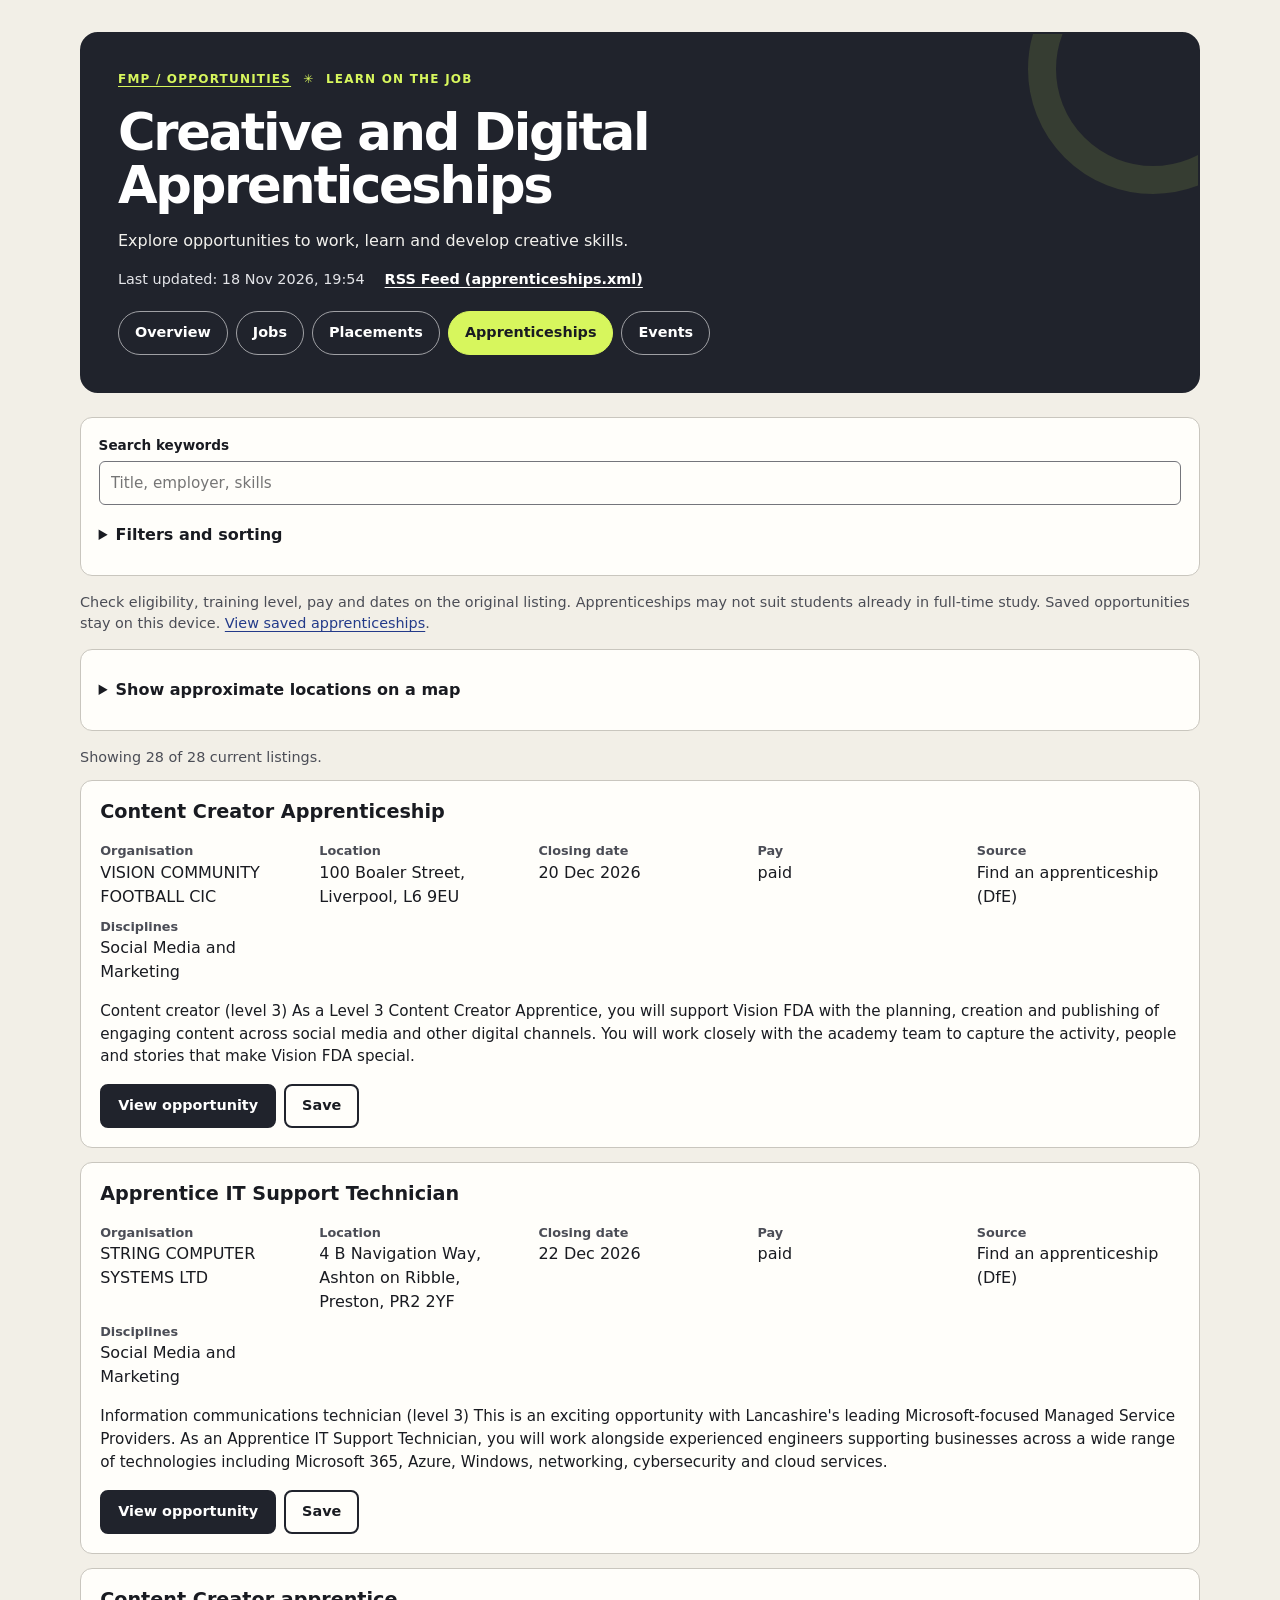
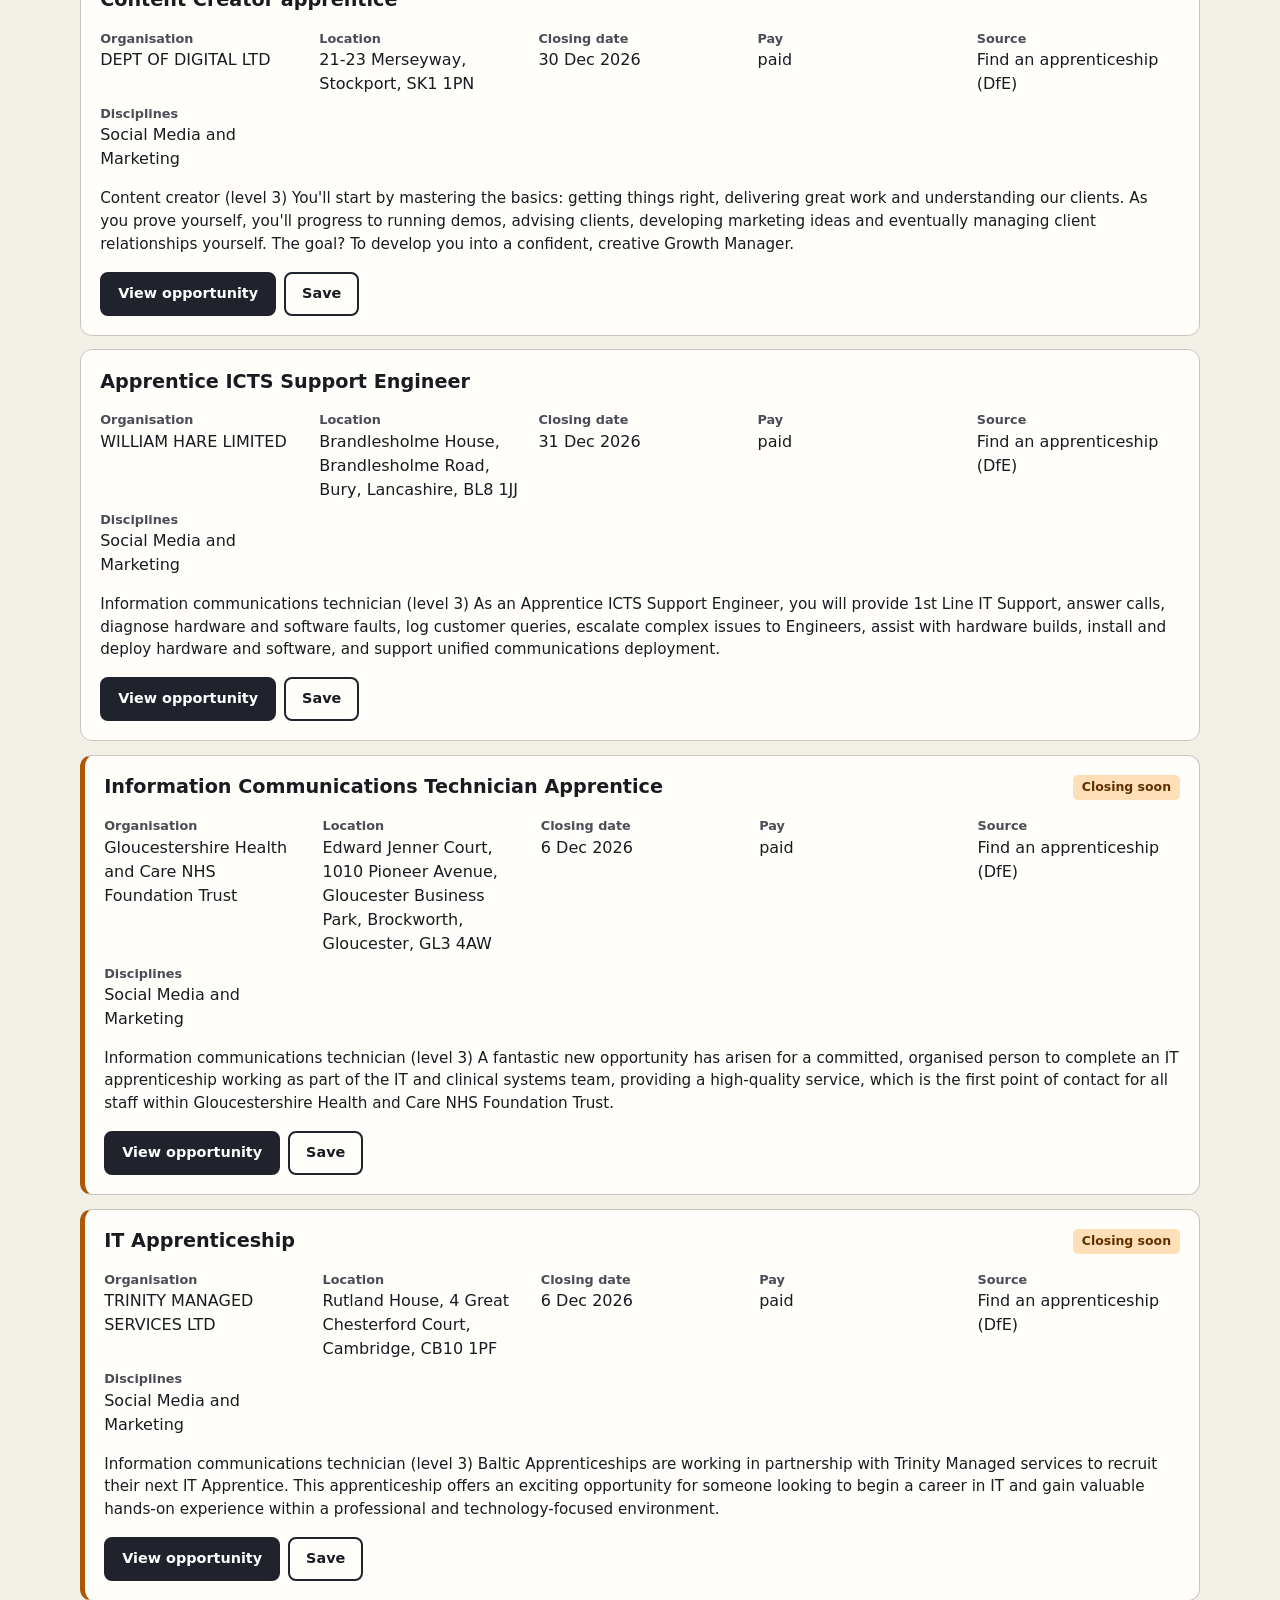
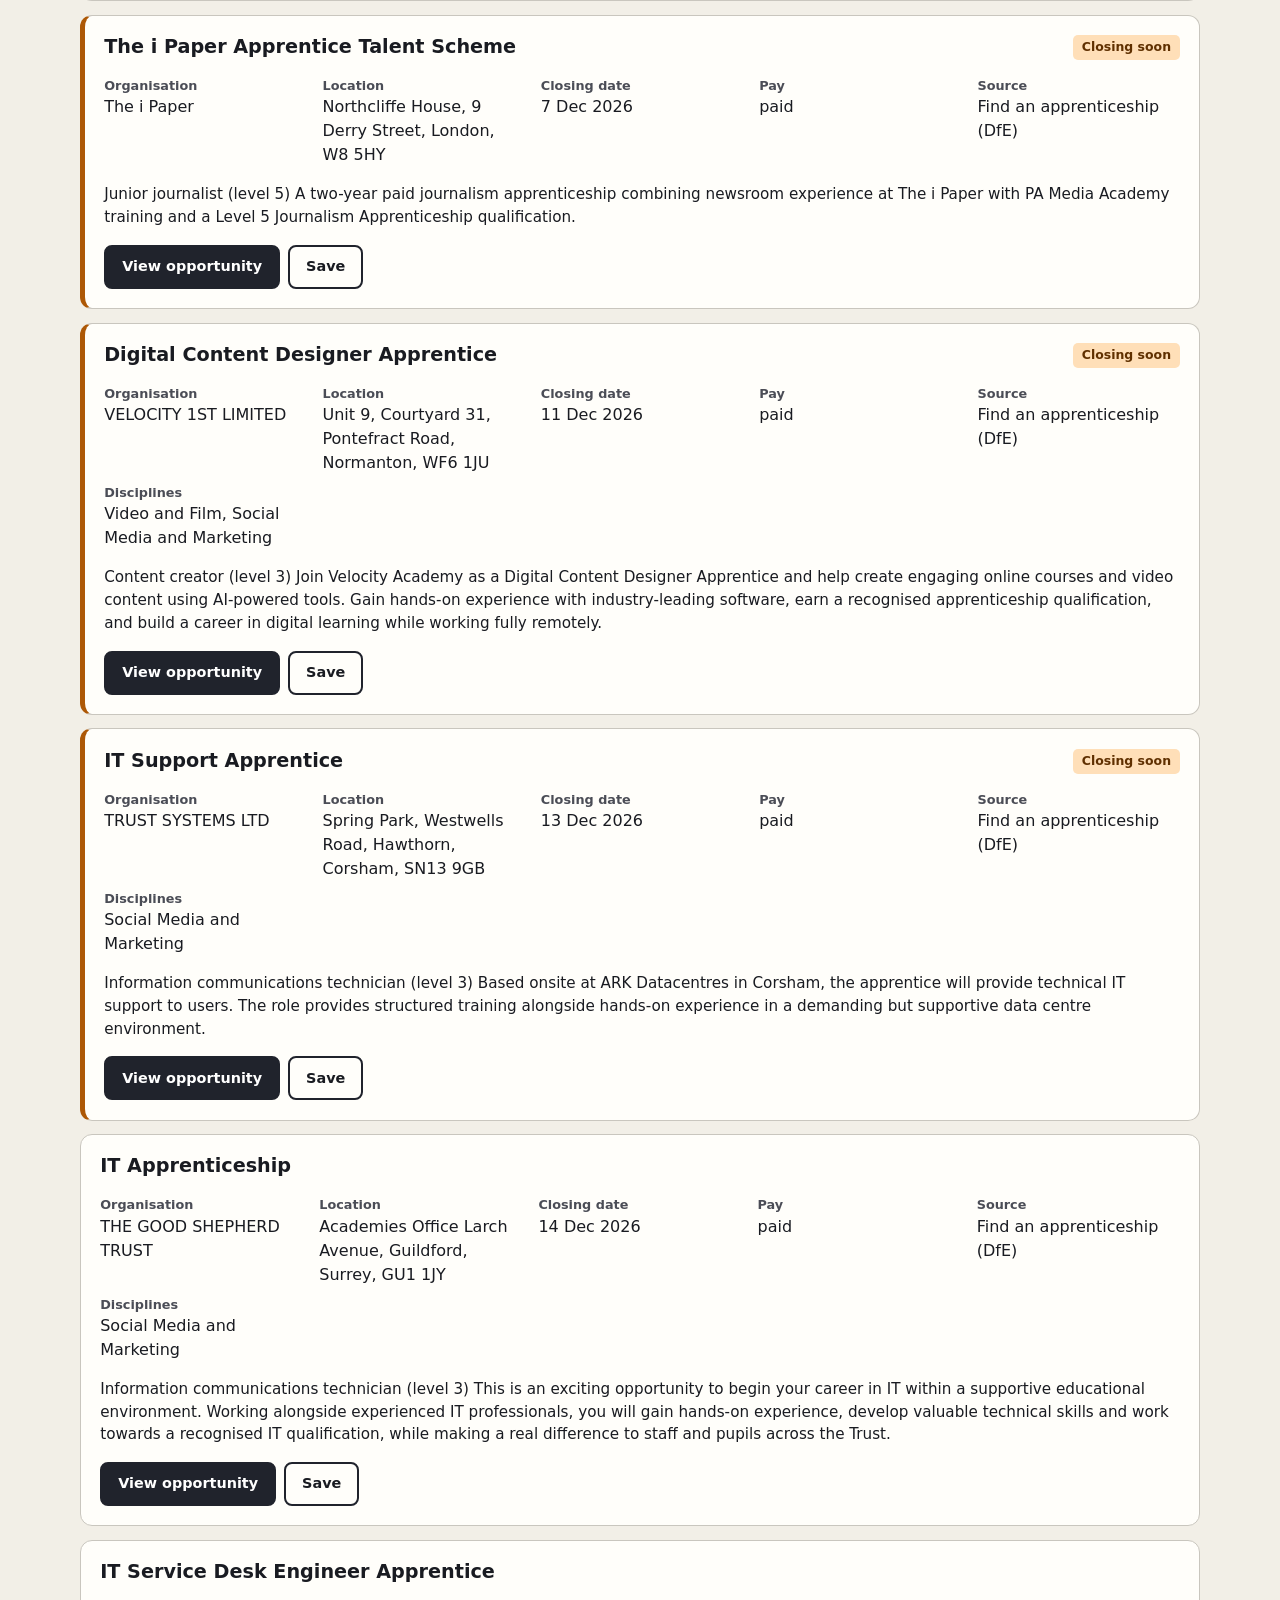
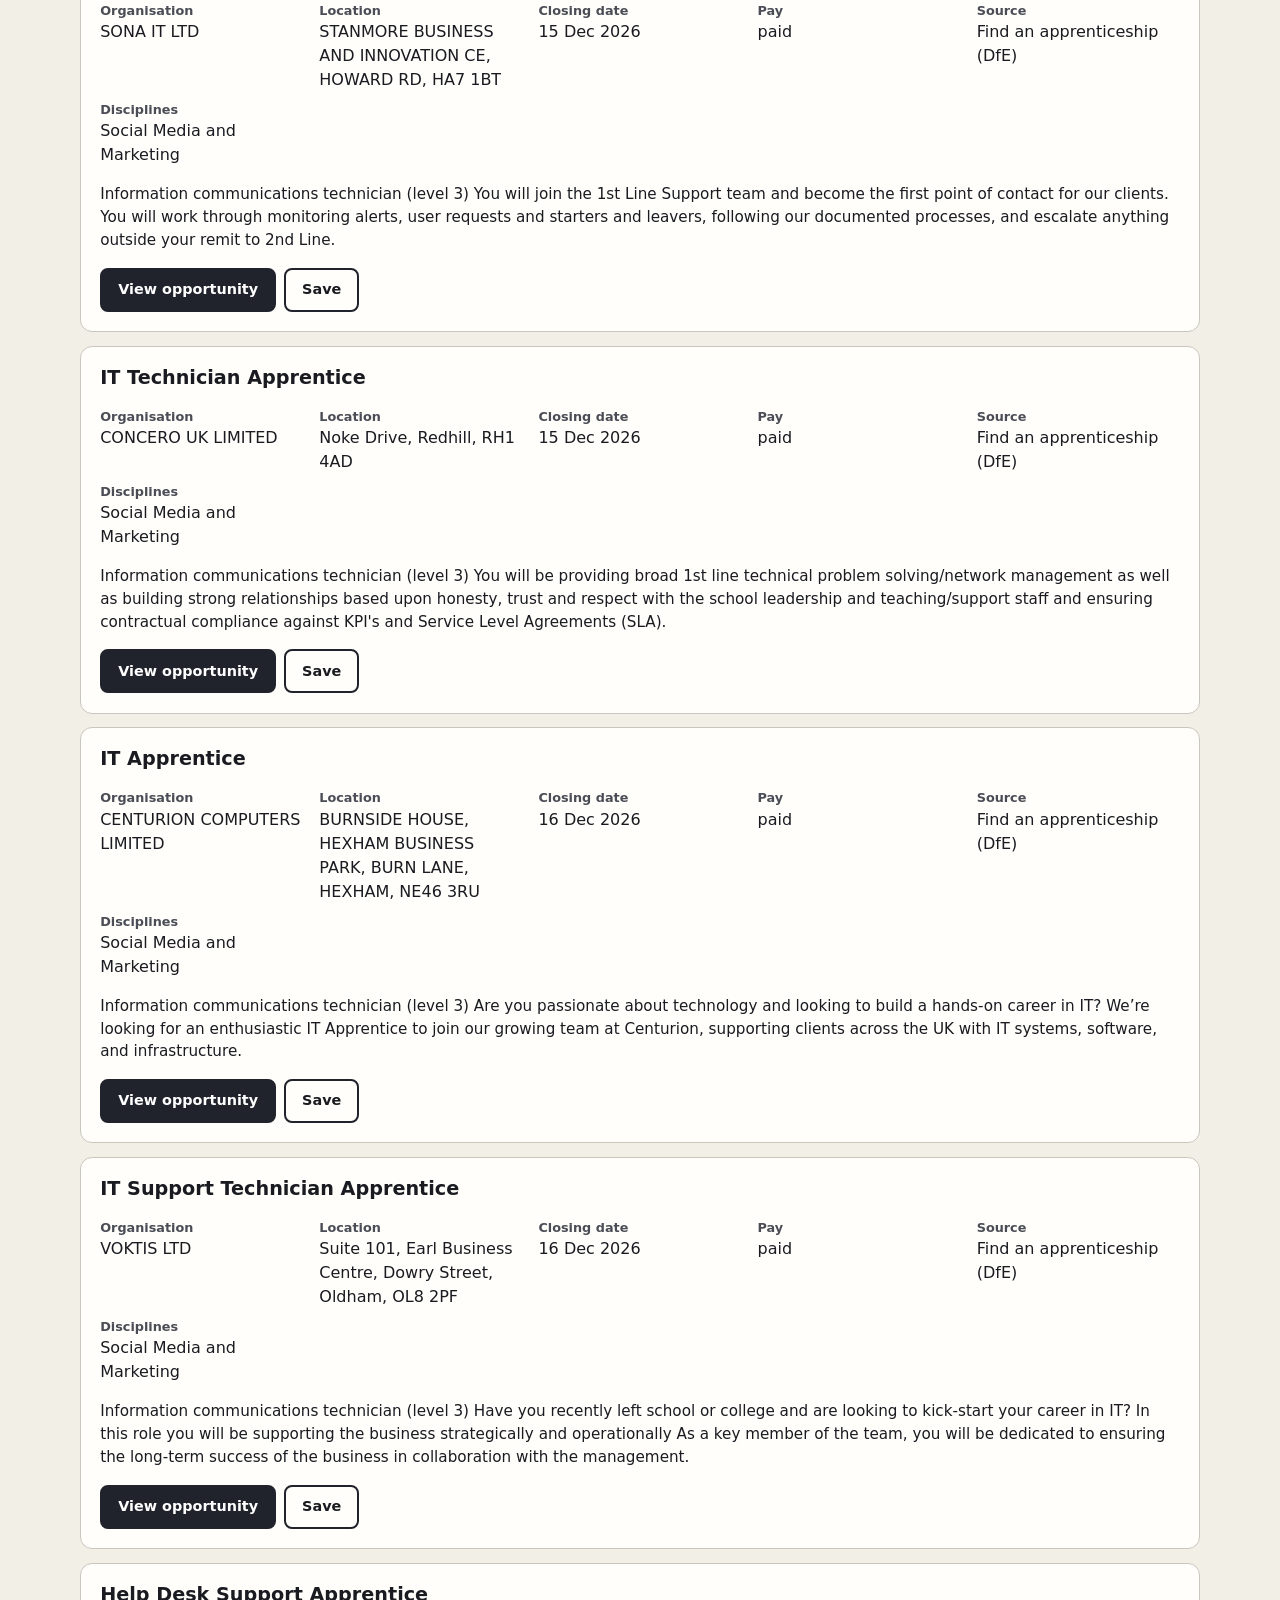
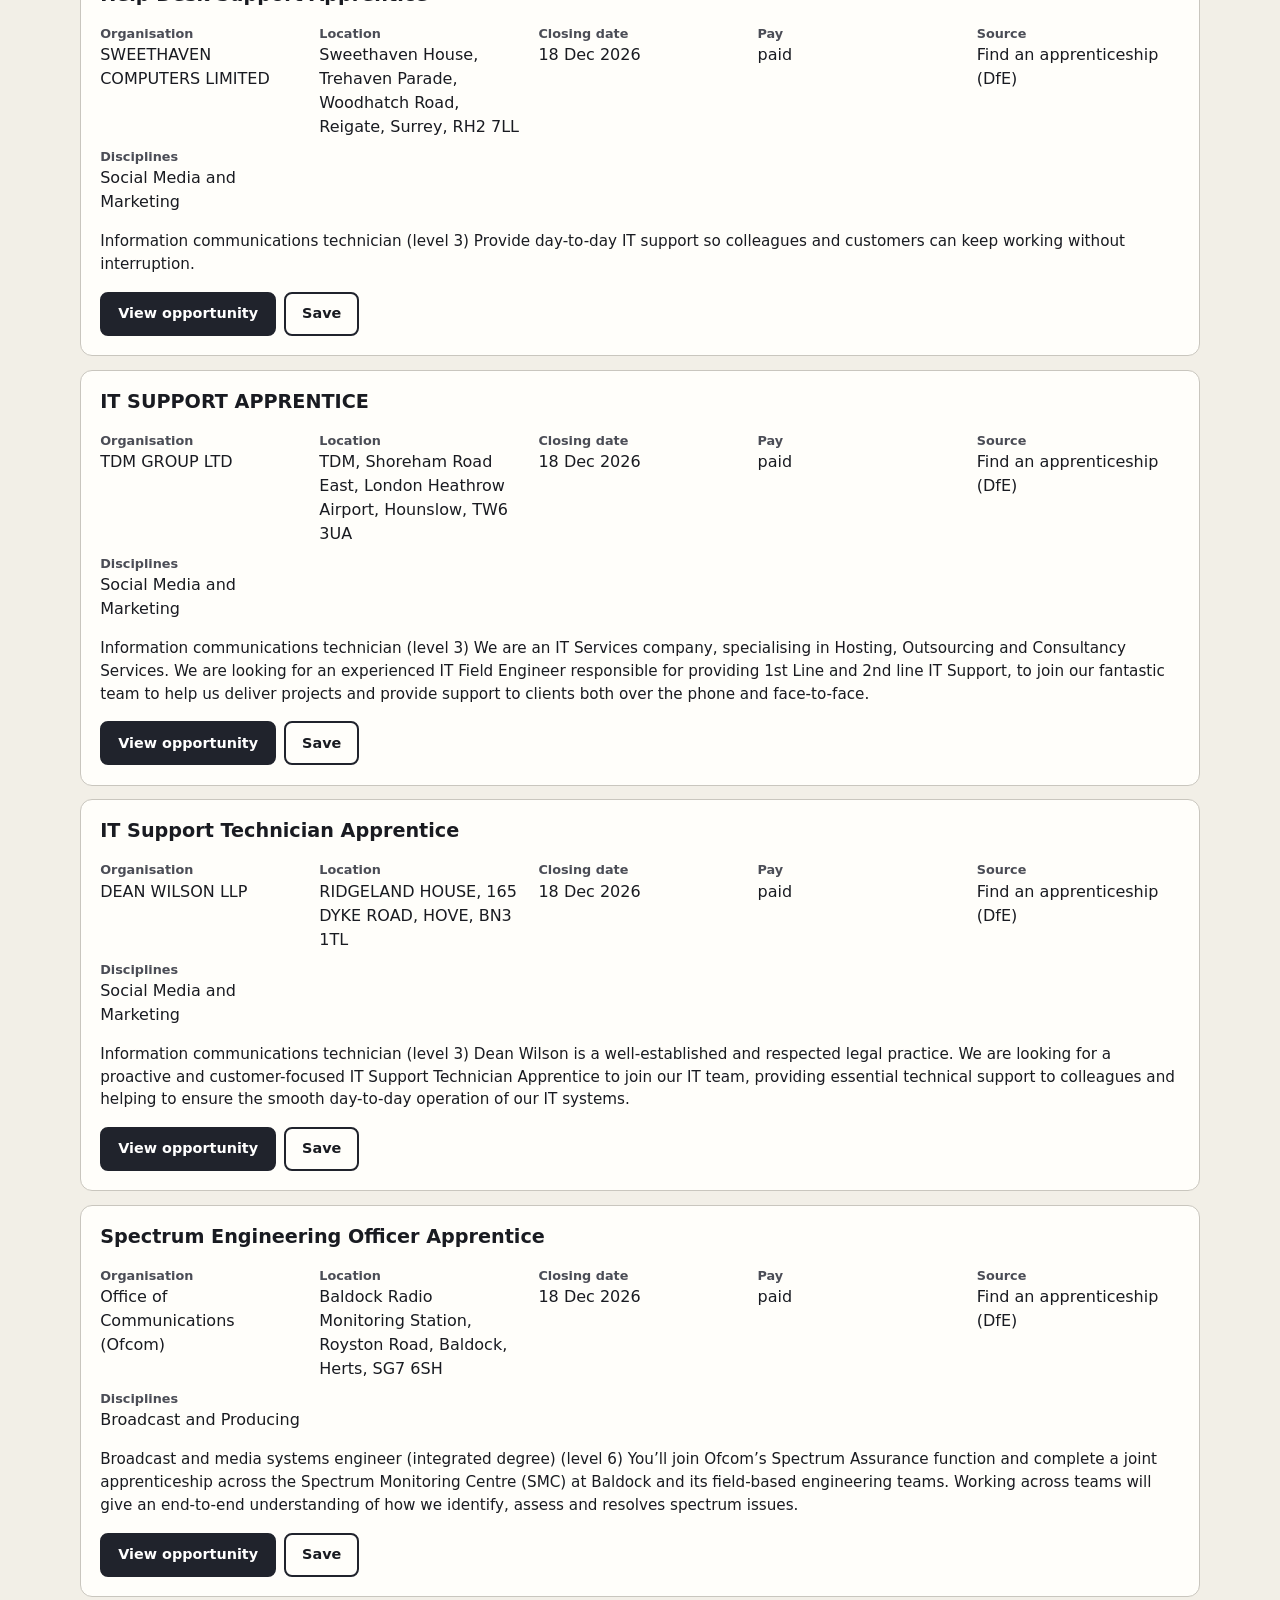
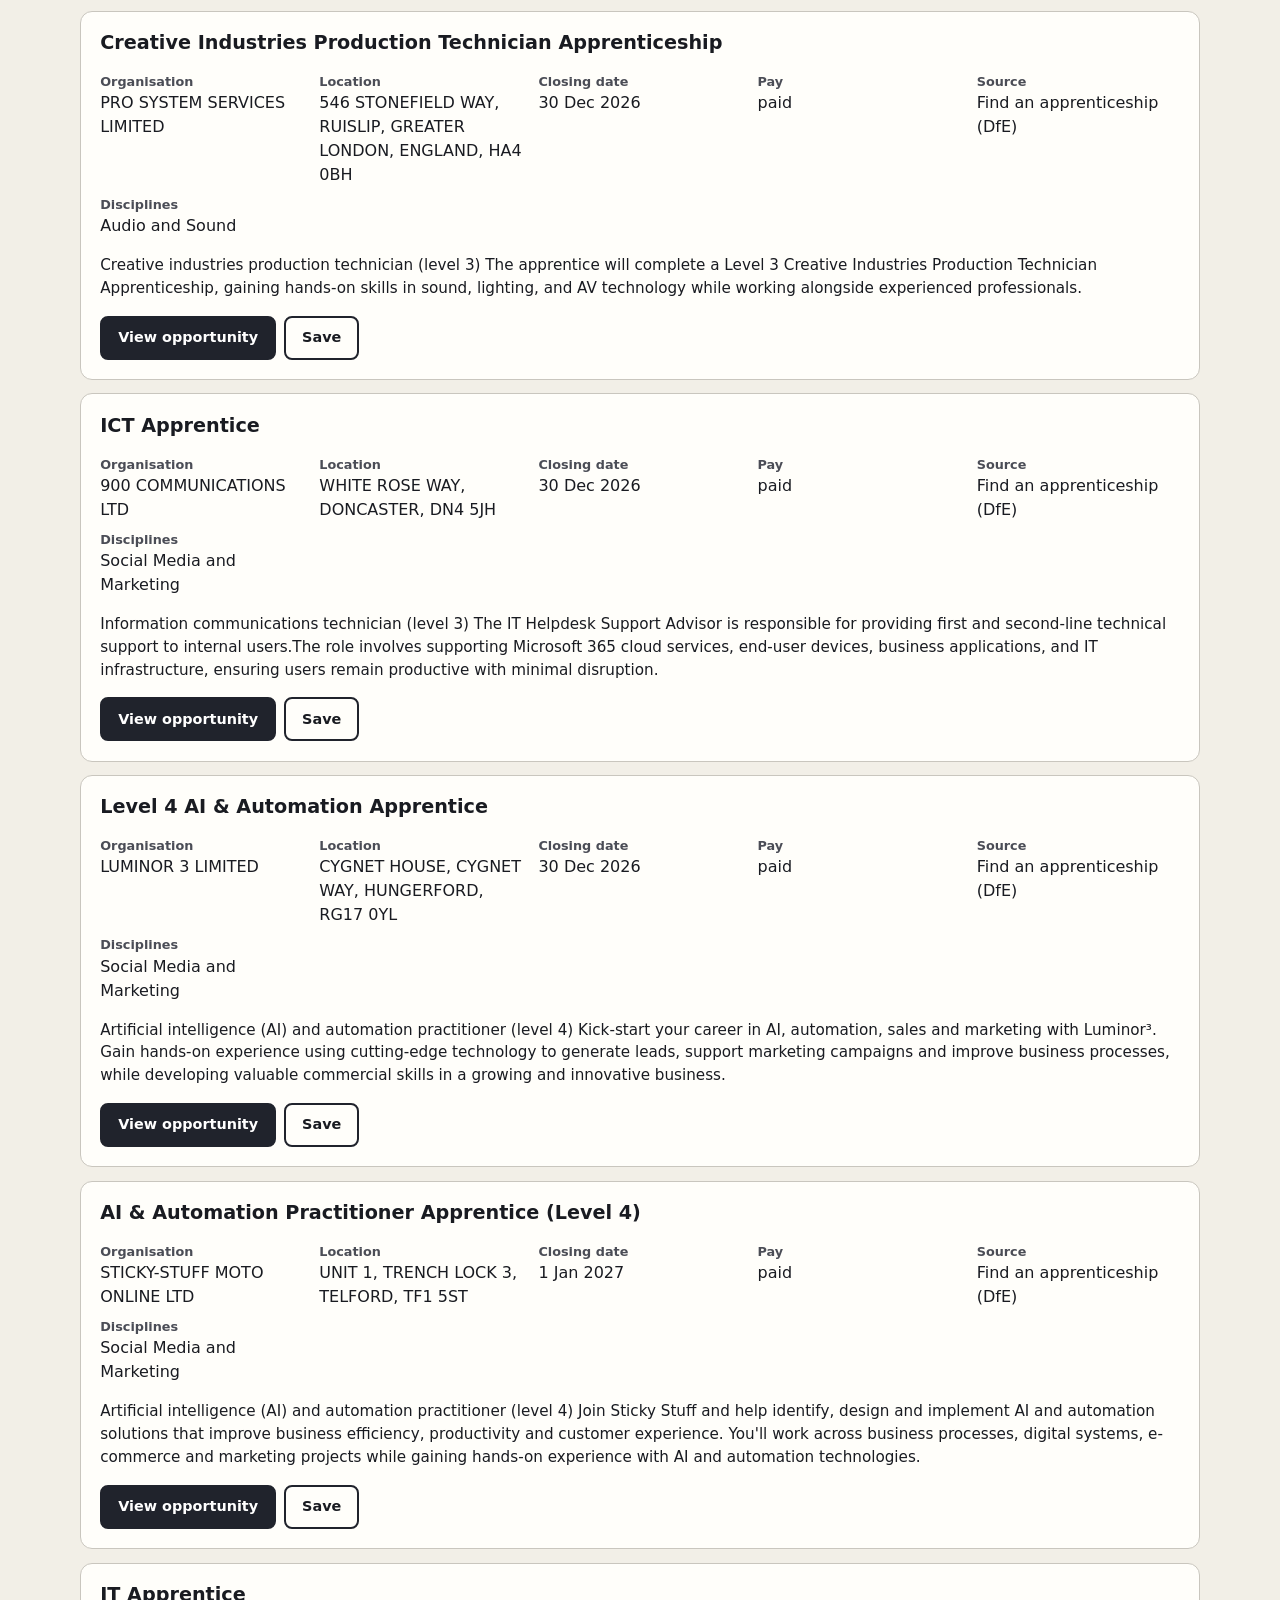
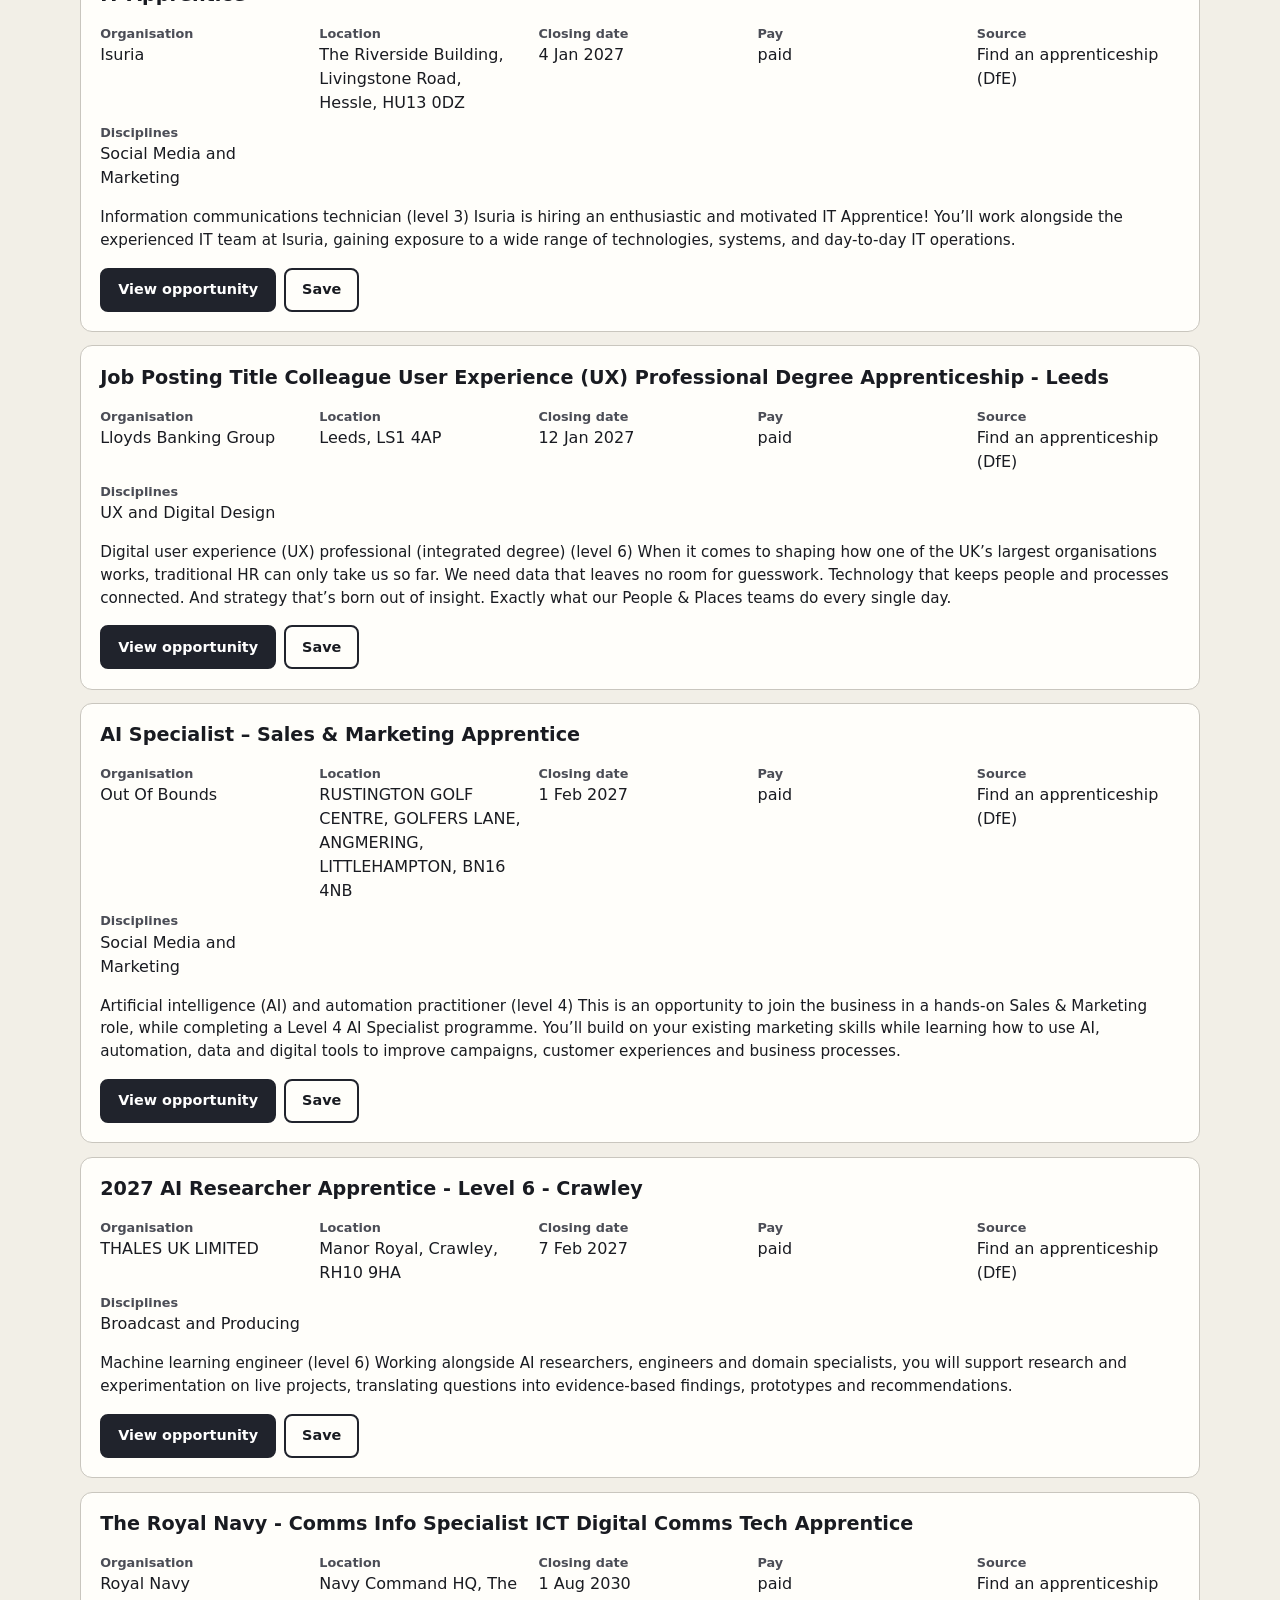
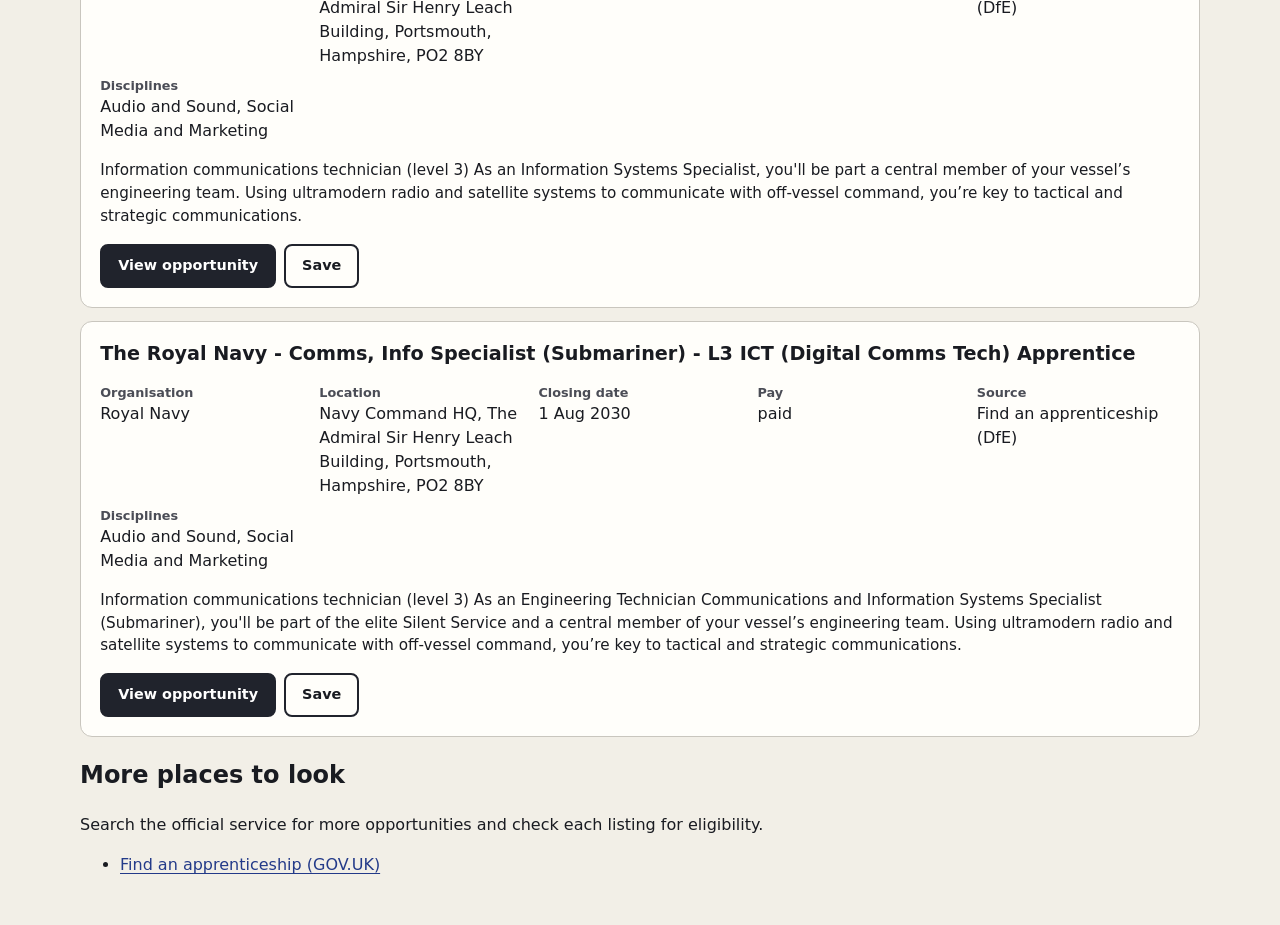
==== docs/apprenticeships.html @ 768ef906 "Add apprenticeships and refresh opportunity feeds Co-authored-by: Copilot <223556219+Copilot@users.n" ====
<!DOCTYPE html>
<html lang="en-GB">
<head>
  <meta charset="utf-8">
  <meta name="viewport" content="width=device-width, initial-scale=1">
  <title>FMP Creative and Digital Apprenticeships</title>
  <link rel="stylesheet" href="styles.css">
</head>
<body>
  <a class="skip-link" href="#main-content">Skip to content</a>
  <div class="container" data-tool="apprenticeships" data-json="apprenticeships.json">
    <header class="page-header">
      <p class="page-kicker"><a href="index.html">FMP / Opportunities</a> <span aria-hidden="true">✳</span> Learn on the job</p>
      <h1>Creative and Digital Apprenticeships</h1>
      <p>Explore opportunities to work, learn and develop creative skills.</p>
      <div class="meta-row">
        <span id="last-updated">Last updated: loading</span>
        <a href="apprenticeships.xml">RSS Feed (apprenticeships.xml)</a>
      </div>
      <nav class="nav-links" aria-label="Opportunity feeds">
        <a href="index.html">Overview</a>
        <a href="jobs.html">Jobs</a>
        <a href="placements.html">Placements</a>
        <a href="apprenticeships.html" aria-current="page">Apprenticeships</a>
        <a href="events.html">Events</a>
      </nav>
    </header>
    <main id="main-content">
      <section class="controls" aria-label="Filter apprenticeships">
        <div class="control-group">
          <label for="filter-search">Search keywords</label>
          <input id="filter-search" type="search" placeholder="Title, employer, skills">
        </div>
        <details id="more-filters" class="more-filters">
          <summary>Filters and sorting</summary>
          <div class="filter-grid">
            <div class="control-group">
              <label for="filter-discipline">Discipline</label>
              <select id="filter-discipline"><option value="">All disciplines</option></select>
            </div>
            <div class="control-group">
              <label for="filter-location">Location</label>
              <select id="filter-location"><option value="">All locations</option></select>
            </div>
            <div class="control-group">
              <label for="filter-paid">Pay status</label>
              <select id="filter-paid">
                <option value="">All</option><option value="paid">Paid</option>
                <option value="unpaid">Unpaid</option><option value="not stated">Not stated</option>
              </select>
            </div>
            <div class="checkbox-group"><input id="filter-northwest" type="checkbox"><label for="filter-northwest">Manchester and North West</label></div>
            <div class="checkbox-group"><input id="filter-remote" type="checkbox"><label for="filter-remote">Remote only</label></div>
            <div class="checkbox-group"><input id="filter-new" type="checkbox"><label for="filter-new">New this week</label></div>
            <div class="checkbox-group"><input id="filter-closing" type="checkbox"><label for="filter-closing">Closing soon</label></div>
            <div class="checkbox-group"><input id="filter-saved" type="checkbox"><label for="filter-saved">Saved only</label></div>
            <div class="control-group">
              <label for="sort-order">Sort by</label>
              <select id="sort-order"><option value="recommended">Recommended</option><option value="newest">Newest</option><option value="closing">Closing date</option></select>
            </div>
            <button id="reset-filters" type="button" class="button button-secondary">Clear filters</button>
          </div>
        </details>
      </section>
      <p class="notice">Check eligibility, training level, pay and dates on the original listing. Apprenticeships may not suit students already in full-time study. Saved opportunities stay on this device. <a href="apprenticeships.html?view=saved">View saved apprenticeships</a>.</p>
      <p id="save-status" role="status" class="status-bar"></p>
      <details id="map-details" class="map-section">
        <summary>Show approximate locations on a map</summary>
        <p>Markers show approximate town, city or neighbourhood centres, not exact addresses. Use the mouse wheel or pinch to zoom. Opening the map loads services from Leaflet and OpenStreetMap.</p>
        <p id="map-status" role="status">Open the map to load it.</p>
        <div id="map" class="map" aria-label="Approximate locations of apprenticeships"></div>
      </details>
      <p id="status-bar" class="status-bar" aria-live="polite">Loading apprenticeships...</p>
      <ul id="listings" class="listings"></ul>
      <section aria-labelledby="more-sources">
        <h2 id="more-sources">More places to look</h2>
        <p>Search the official service for more opportunities and check each listing for eligibility.</p>
        <ul><li><a href="https://www.findapprenticeship.service.gov.uk/apprenticeshipsearch">Find an apprenticeship (GOV.UK)</a></li></ul>
      </section>
    </main>
  </div>
  <script src="map.js"></script>
  <script src="listing-utils.js"></script>
  <script src="app.js"></script>
</body>
</html>
---- docs/styles.css ----
:root {
  --bg: #f2efe7;
  --surface: #fffefa;
  --text: #191b21;
  --muted: #4b4d56;
  --border: #c9c6be;
  --accent: #20232c;
  --accent-contrast: #ffffff;
  --focus-ring: #7440d5;
  --lime: #d7f65d;
  --lilac: #e0d9ff;
  --coral: #ffcabd;
  --badge-new-bg: #ddf5bc;
  --badge-new-text: #173d22;
  --badge-soon-bg: #ffdfb8;
  --badge-soon-text: #603000;
  --badge-remote-bg: #d9e8ff;
  --badge-remote-text: #153763;
  --radius: 12px;
  --max-width: 1120px;
}

*,
*::before,
*::after {
  box-sizing: border-box;
}

body {
  margin: 0;
  padding: clamp(0.75rem, 3vw, 2rem);
  font-family: system-ui, -apple-system, "Segoe UI", Roboto, sans-serif;
  font-size: 1rem;
  line-height: 1.5;
  color: var(--text);
  background-color: var(--bg);
  background-image: radial-gradient(#d5d0c4 0.7px, transparent 0.7px);
  background-size: 18px 18px;
}

a {
  color: #233a89;
  text-underline-offset: 3px;
}

a:hover {
  text-decoration-thickness: 2px;
}

.skip-link {
  position: absolute;
  z-index: 1000;
  top: 0.5rem;
  left: 0.5rem;
  padding: 0.75rem 1rem;
  color: var(--text);
  background: var(--lime);
  border: 2px solid var(--text);
  transform: translateY(-200%);
}

.skip-link:focus {
  transform: translateY(0);
}

.container {
  max-width: var(--max-width);
  margin: 0 auto;
}

.page-header {
  position: relative;
  overflow: hidden;
  margin-bottom: 1.5rem;
  padding: clamp(1.25rem, 3vw, 2.25rem);
  border: 2px solid var(--accent);
  border-radius: 18px;
  color: #ffffff;
  background: #20232c;
}

.page-header::after {
  position: absolute;
  top: -90px;
  right: -80px;
  width: 250px;
  height: 250px;
  border: 28px solid rgba(215, 246, 93, 0.12);
  border-radius: 50%;
  content: "";
  pointer-events: none;
}

.page-header > * {
  position: relative;
  z-index: 1;
}

.page-header h1 {
  max-width: 20ch;
  margin: 0 0 0.5rem;
  font-size: clamp(2rem, 4vw, 3.2rem);
  line-height: 1.05;
  letter-spacing: -0.045em;
}

.page-header > p:not(.eyebrow):not(.hero-label):not(.page-kicker) {
  max-width: 62ch;
  color: #f2f1ed;
}

.eyebrow,
.page-kicker,
.section-kicker,
.card-label {
  margin: 0;
  font-size: 0.75rem;
  font-weight: 800;
  letter-spacing: 0.1em;
  text-transform: uppercase;
}

.eyebrow,
.page-kicker {
  color: var(--lime);
}

.page-kicker {
  margin-bottom: 1.1rem;
}

.page-kicker a {
  color: inherit;
}

.page-kicker span {
  margin: 0 0.4rem;
}

.hero {
  padding: clamp(1.5rem, 5vw, 3.5rem);
}

.hero::before {
  position: absolute;
  top: 32%;
  right: 7%;
  width: 120px;
  height: 12px;
  border-radius: 999px;
  background: var(--lime);
  box-shadow: 0 18px 0 var(--lilac), 0 36px 0 var(--coral);
  content: "";
  opacity: 0.8;
  transform: rotate(-17deg);
  pointer-events: none;
}

.hero-label {
  display: inline-block;
  margin: 2rem 0 0.9rem;
  padding: 0.35rem 0.7rem;
  border: 1px solid #9fa0a4;
  border-radius: 999px;
  color: #ffffff;
  font-size: 0.74rem;
  font-weight: 700;
  letter-spacing: 0.08em;
  text-transform: uppercase;
}

.hero-label span {
  color: var(--lime);
  margin: 0 0.25rem;
}

.hero h1 {
  max-width: 16ch;
  font-size: clamp(2.6rem, 6vw, 4.75rem);
  line-height: 0.98;
}

.hero-highlight {
  color: var(--lime);
}

.hero-intro {
  max-width: 55ch;
  margin: 1.3rem 0;
  font-size: clamp(1rem, 1.7vw, 1.15rem);
}

.meta-row {
  display: flex;
  flex-wrap: wrap;
  gap: 0.6rem 1.25rem;
  align-items: center;
  color: #e4e5e9;
  font-size: 0.9rem;
}

.meta-row a {
  color: #ffffff;
  font-weight: 600;
}

.nav-links {
  display: flex;
  flex-wrap: wrap;
  gap: 0.5rem;
  margin-top: 1.25rem;
}

.nav-links a {
  display: inline-flex;
  min-height: 44px;
  align-items: center;
  padding: 0.5rem 1rem;
  border: 1px solid #9fa0a4;
  border-radius: 999px;
  color: #ffffff;
  background: #20232c;
  font-size: 0.9rem;
  font-weight: 700;
  text-decoration: none;
}

.nav-links a:hover {
  border-color: #ffffff;
  background: #393d49;
}

.nav-links a[aria-current="page"] {
  border-color: var(--lime);
  color: var(--text);
  background: var(--lime);
}

.section-heading {
  display: flex;
  flex-wrap: wrap;
  justify-content: space-between;
  align-items: end;
  gap: 0.25rem 1rem;
  margin: 2.5rem 0 1rem;
}

.section-heading h2 {
  margin: 0.35rem 0 0;
  font-size: clamp(1.8rem, 4vw, 2.75rem);
  letter-spacing: -0.04em;
  line-height: 1.1;
}

.section-heading > p {
  margin: 0;
  color: var(--muted);
}

.home-grid {
  display: grid;
  grid-template-columns: repeat(auto-fit, minmax(min(100%, 280px), 1fr));
  gap: 1rem;
  list-style: none;
  margin: 0 0 2rem;
  padding: 0;
}

.card {
  padding: 1.2rem;
  border: 1px solid var(--border);
  border-radius: var(--radius);
  color: var(--text);
  background: var(--surface);
}

.home-card {
  display: flex;
  min-height: 330px;
  flex-direction: column;
  align-items: flex-start;
  padding: 1.5rem;
  border: 2px solid var(--accent);
  box-shadow: 4px 4px 0 var(--accent);
}

.home-card:nth-child(1) { background: var(--lime); }
.home-card:nth-child(2) { background: var(--lilac); }
.home-card:nth-child(3) { background: var(--coral); }
.home-card:nth-child(4) { background: #d9e8ff; }

.card-label {
  margin-bottom: 1.5rem;
  padding: 0.3rem 0.55rem;
  border: 1px solid var(--accent);
  border-radius: 3px;
  transform: rotate(-1deg);
}

.home-card .card-title {
  max-width: 16ch;
  font-size: 1.65rem;
  letter-spacing: -0.035em;
  line-height: 1.1;
}

.home-card > p:not(.card-label):not(.home-count) {
  margin: 0.8rem 0;
}

.home-count {
  margin: auto 0 1rem;
  font-size: 0.88rem;
  font-weight: 700;
}

.quick-links {
  display: flex;
  flex-wrap: wrap;
  gap: 0.4rem 1rem;
  margin-top: 1rem;
}

.quick-links a {
  display: inline-flex;
  min-height: 44px;
  align-items: center;
  color: var(--text);
  font-size: 0.85rem;
  font-weight: 700;
}

.notice {
  color: var(--muted);
  font-size: 0.9rem;
}

.button {
  display: inline-flex;
  min-height: 44px;
  align-items: center;
  justify-content: center;
  padding: 0.55rem 1rem;
  border: 2px solid var(--accent);
  border-radius: 8px;
  font: inherit;
  font-size: 0.9rem;
  font-weight: 750;
  cursor: pointer;
  text-decoration: none;
}

.button-primary {
  color: var(--accent-contrast);
  background: var(--accent);
}

.button-primary:hover {
  color: var(--accent-contrast);
  background: #414654;
}

.button-secondary {
  color: var(--text);
  background: var(--surface);
}

.button-secondary:hover {
  background: #ece9e1;
}

.save-button[aria-pressed="true"] {
  color: var(--badge-new-text);
  border-color: var(--badge-new-text);
  background: var(--badge-new-bg);
}

.controls,
.map-section,
.calendar-section {
  margin-bottom: 1rem;
  padding: 1.1rem;
  border: 1px solid var(--border);
  border-radius: var(--radius);
  background: var(--surface);
}

.calendar-section h2 {
  margin: 0;
  font-size: 1.35rem;
}

.calendar-section > p {
  color: var(--muted);
  font-size: 0.9rem;
}

.calendar-navigation {
  display: flex;
  justify-content: space-between;
  align-items: center;
  gap: 0.5rem;
}

.calendar-navigation h3 {
  margin: 0;
  text-align: center;
  font-size: 1.05rem;
}

.calendar-table {
  width: 100%;
  margin: 0.75rem 0;
  table-layout: fixed;
  border-collapse: collapse;
  text-align: center;
}

.calendar-table th {
  padding: 0.4rem 0;
  color: var(--muted);
  font-size: 0.8rem;
}

.calendar-table td {
  height: 54px;
  padding: 2px;
  border: 1px solid var(--border);
}

.calendar-day {
  width: 100%;
  min-height: 48px;
  padding: 2px;
  border: 1px solid transparent;
  border-radius: 6px;
  color: var(--text);
  background: transparent;
  font: inherit;
}

.calendar-day.has-events {
  border-color: var(--accent);
  background: var(--lime);
  font-weight: 700;
  cursor: pointer;
}

.calendar-day[aria-pressed="true"] {
  color: var(--accent-contrast);
  background: var(--accent);
}

.calendar-count {
  display: block;
  font-size: 0.7rem;
  line-height: 1;
}

#calendar-selection ul {
  margin: 0.5rem 0 0;
  padding-left: 1.4rem;
}

#calendar-selection li {
  margin: 0.4rem 0;
}

.more-filters {
  margin-top: 0.5rem;
}

.more-filters summary,
.map-section summary {
  min-height: 44px;
  padding: 0.6rem 0;
  color: var(--text);
  font-weight: 700;
  cursor: pointer;
}

.filter-grid {
  display: grid;
  grid-template-columns: repeat(auto-fit, minmax(min(100%, 180px), 1fr));
  gap: 0.75rem;
}

.control-group {
  display: flex;
  flex-direction: column;
  gap: 0.35rem;
}

.control-group label {
  font-size: 0.85rem;
  font-weight: 700;
}

.control-group input,
.control-group select {
  width: 100%;
  min-height: 44px;
  padding: 0.5rem 0.7rem;
  border: 1px solid #74757b;
  border-radius: 6px;
  color: var(--text);
  background: var(--surface);
  font: inherit;
  font-size: 0.95rem;
}

.checkbox-group {
  display: flex;
  min-height: 44px;
  align-items: center;
  gap: 0.5rem;
}

.checkbox-group input[type="checkbox"] {
  width: 1.1rem;
  height: 1.1rem;
  accent-color: #303039;
}

a:focus-visible,
button:focus-visible,
input:focus-visible,
select:focus-visible,
summary:focus-visible,
.card:focus-visible {
  outline: 3px solid var(--focus-ring);
  outline-offset: 3px;
}

.page-header a:focus-visible {
  outline-color: #ffffff;
}

.status-bar {
  margin: 0 0 0.75rem;
  color: var(--muted);
  font-size: 0.9rem;
}

.listings {
  display: grid;
  gap: 0.85rem;
  list-style: none;
  margin: 0;
  padding: 0;
}

.card.closing-soon {
  border-left: 5px solid #ad5806;
}

.card-header {
  display: flex;
  flex-wrap: wrap;
  justify-content: space-between;
  align-items: flex-start;
  gap: 0.5rem;
}

.card-title {
  margin: 0;
  font-size: 1.2rem;
  line-height: 1.3;
}

.card-details {
  display: grid;
  grid-template-columns: repeat(auto-fit, minmax(min(100%, 180px), 1fr));
  gap: 0.5rem 1rem;
  margin: 1rem 0;
}

.card-details dt {
  color: var(--muted);
  font-size: 0.8rem;
  font-weight: 700;
}

.card-details dd {
  margin: 0;
}

.card-summary {
  margin: 0;
  font-size: 0.95rem;
}

.card-actions {
  display: flex;
  flex-wrap: wrap;
  gap: 0.5rem;
  margin-top: 1rem;
}

.badges {
  display: flex;
  flex-wrap: wrap;
  gap: 0.35rem;
}

.badge {
  padding: 0.2rem 0.55rem;
  border-radius: 5px;
  font-size: 0.78rem;
  font-weight: 700;
}

.badge-new { color: var(--badge-new-text); background: var(--badge-new-bg); }
.badge-soon { color: var(--badge-soon-text); background: var(--badge-soon-bg); }
.badge-remote { color: var(--badge-remote-text); background: var(--badge-remote-bg); }

.empty-state {
  padding: 2rem;
  border: 1px solid var(--border);
  border-radius: var(--radius);
  color: var(--muted);
  background: var(--surface);
  text-align: center;
}

.map-section p {
  margin: 0.75rem 0;
}

.map {
  max-width: 100%;
  height: 360px;
}

.map-marker {
  display: grid;
  place-items: center;
  border: 2px solid #ffffff;
  border-radius: 50%;
  color: #ffffff;
  background: #20232c;
  font-weight: bold;
  box-shadow: 0 1px 4px #333;
}

.visually-hidden {
  position: absolute;
  width: 1px;
  height: 1px;
  overflow: hidden;
  clip: rect(0, 0, 0, 0);
  white-space: nowrap;
}

@media (max-width: 1000px) {
  .hero::before {
    display: none;
  }
}

@media (max-width: 600px) {
  .page-header {
    border-radius: 14px;
  }

  .hero-label {
    margin-top: 1.5rem;
  }

  .section-heading {
    margin-top: 2rem;
  }

  .home-card {
    min-height: 0;
  }

  .home-count {
    margin-top: 0.5rem;
  }
}
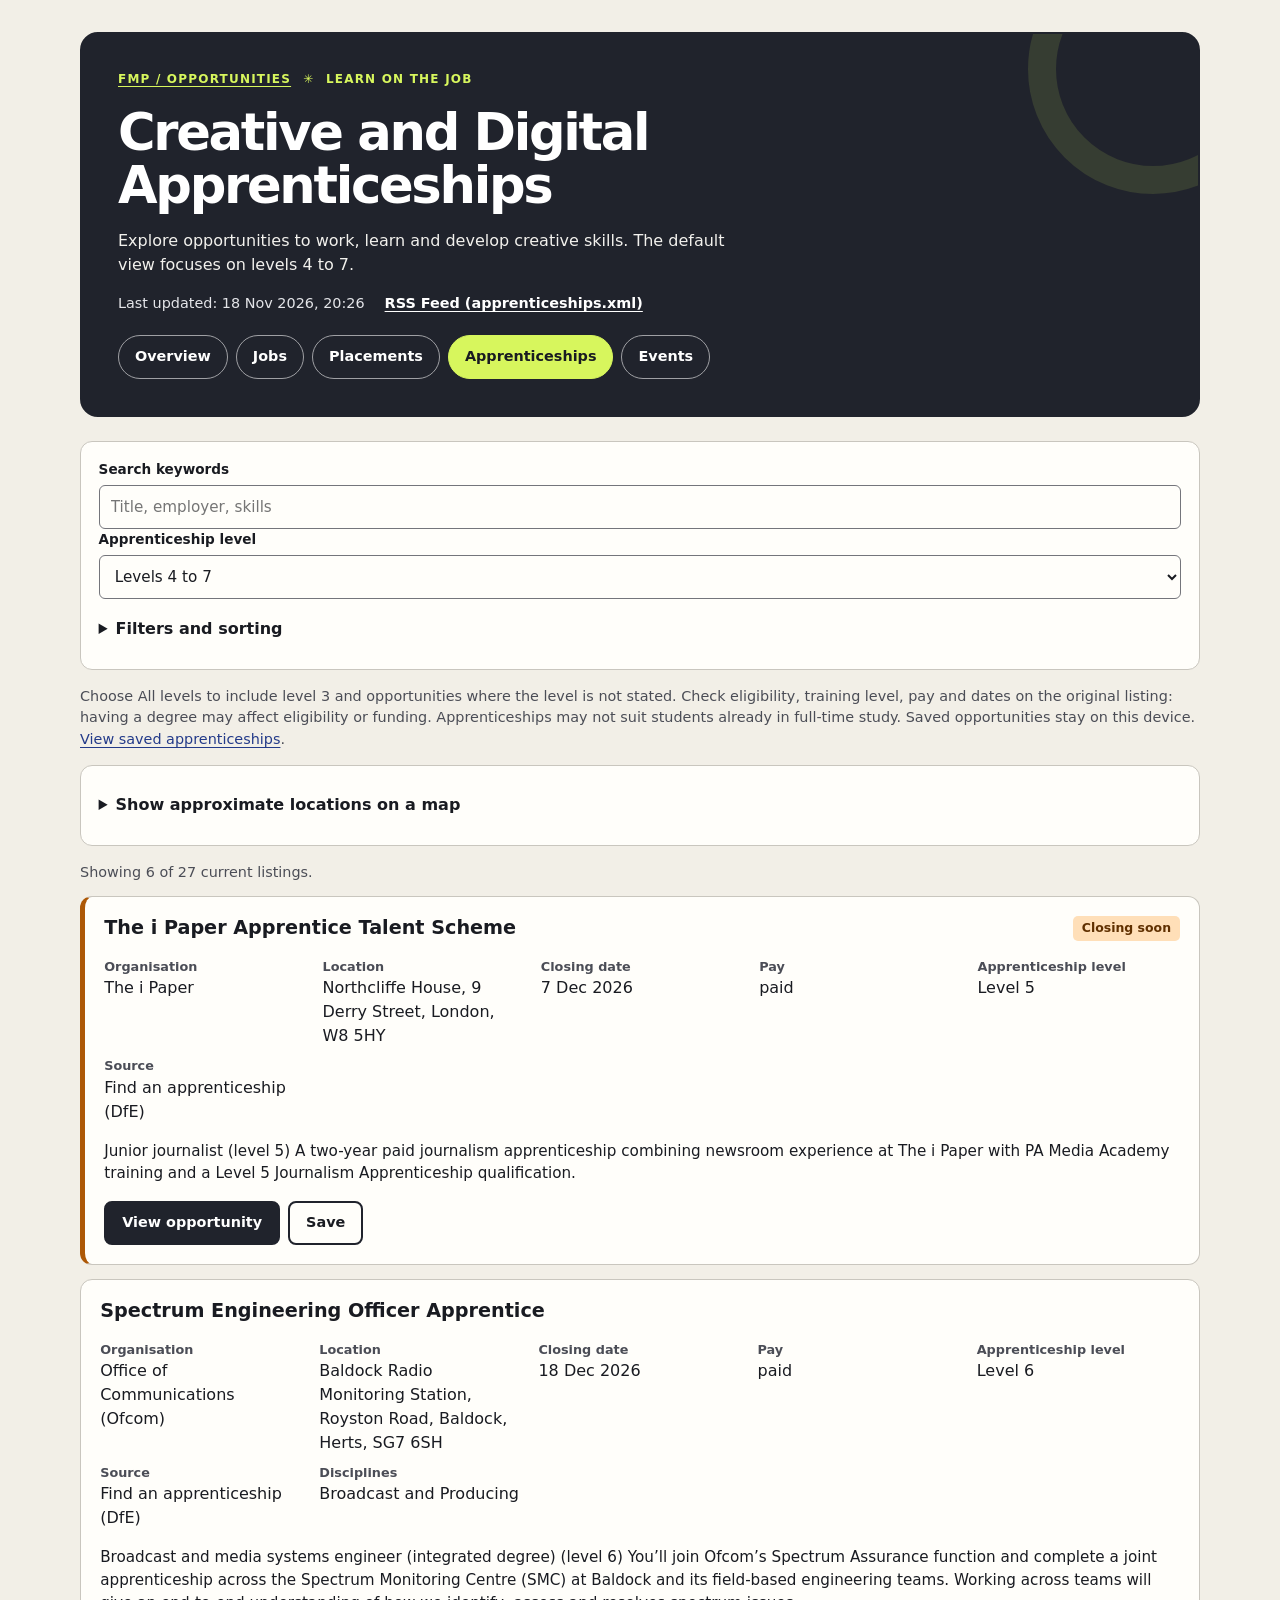
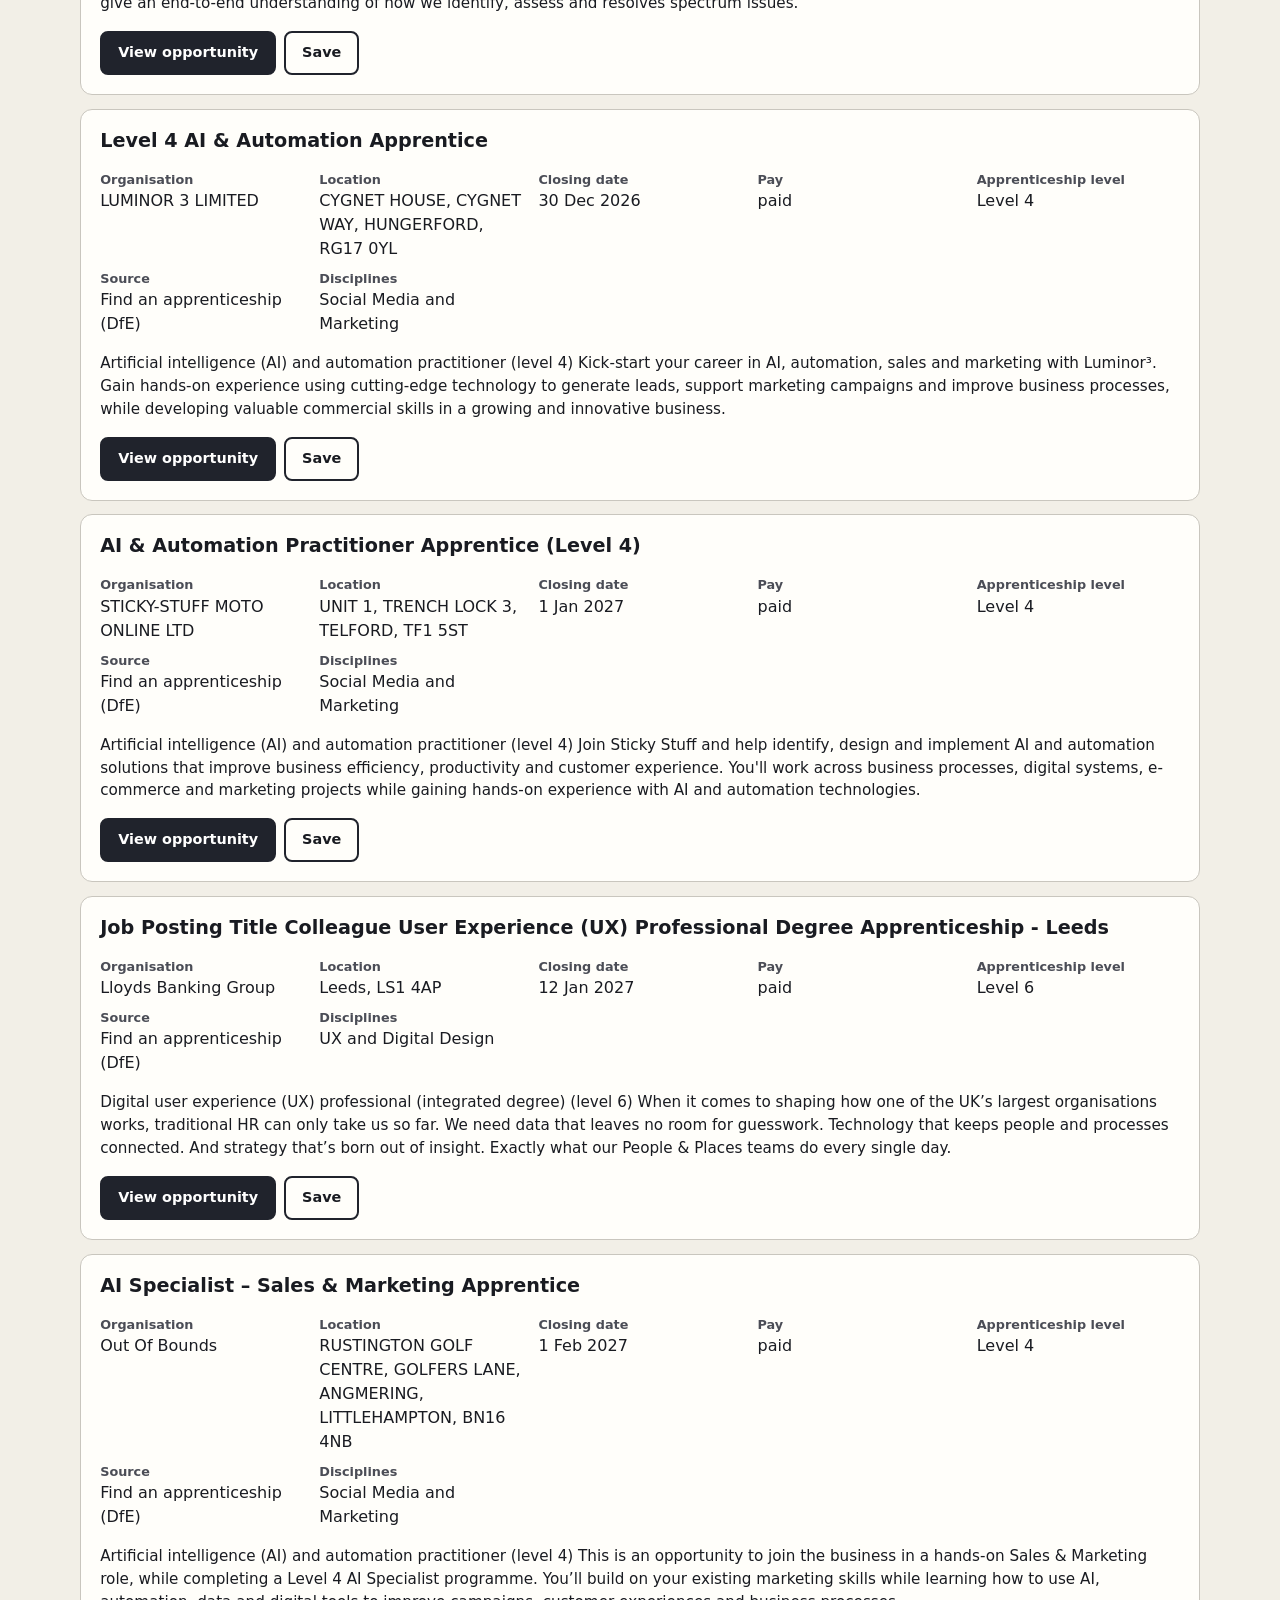
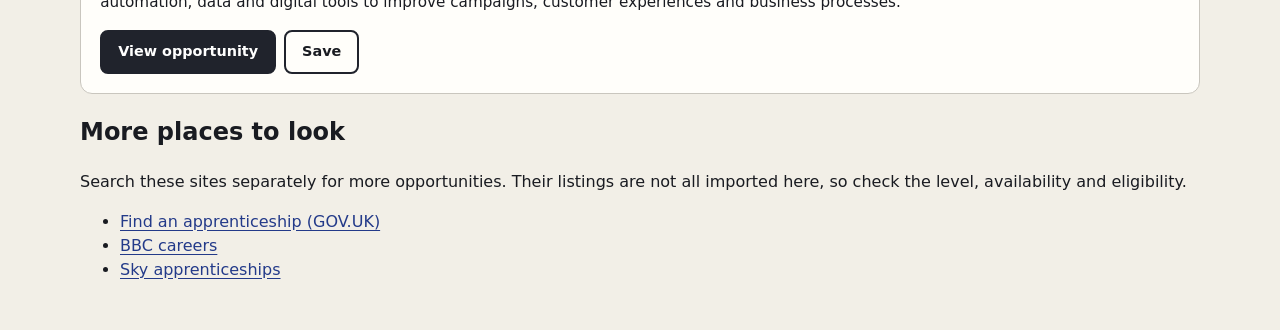
==== commit 92177075: "Update FMP opportunities feeds (2026-11-18)" ====
--- a/docs/apprenticeships.html
+++ b/docs/apprenticeships.html
@@ -12,7 +12,7 @@
     <header class="page-header">
       <p class="page-kicker"><a href="index.html">FMP / Opportunities</a> <span aria-hidden="true">✳</span> Learn on the job</p>
       <h1>Creative and Digital Apprenticeships</h1>
-      <p>Explore opportunities to work, learn and develop creative skills.</p>
+      <p>Explore opportunities to work, learn and develop creative skills. The default view focuses on levels 4 to 7.</p>
       <div class="meta-row">
         <span id="last-updated">Last updated: loading</span>
         <a href="apprenticeships.xml">RSS Feed (apprenticeships.xml)</a>
@@ -30,6 +30,19 @@
         <div class="control-group">
           <label for="filter-search">Search keywords</label>
           <input id="filter-search" type="search" placeholder="Title, employer, skills">
+        </div>
+        <div class="control-group">
+          <label for="filter-level">Apprenticeship level</label>
+          <select id="filter-level">
+            <option value="higher">Levels 4 to 7</option>
+            <option value="all">All levels</option>
+            <option value="3">Level 3</option>
+            <option value="4">Level 4</option>
+            <option value="5">Level 5</option>
+            <option value="6">Level 6</option>
+            <option value="7">Level 7</option>
+            <option value="unknown">Level not stated</option>
+          </select>
         </div>
         <details id="more-filters" class="more-filters">
           <summary>Filters and sorting</summary>
@@ -62,7 +75,7 @@
           </div>
         </details>
       </section>
-      <p class="notice">Check eligibility, training level, pay and dates on the original listing. Apprenticeships may not suit students already in full-time study. Saved opportunities stay on this device. <a href="apprenticeships.html?view=saved">View saved apprenticeships</a>.</p>
+      <p class="notice">Choose All levels to include level 3 and opportunities where the level is not stated. Check eligibility, training level, pay and dates on the original listing: having a degree may affect eligibility or funding. Apprenticeships may not suit students already in full-time study. Saved opportunities stay on this device. <a href="apprenticeships.html?view=saved">View saved apprenticeships</a>.</p>
       <p id="save-status" role="status" class="status-bar"></p>
       <details id="map-details" class="map-section">
         <summary>Show approximate locations on a map</summary>
@@ -74,8 +87,12 @@
       <ul id="listings" class="listings"></ul>
       <section aria-labelledby="more-sources">
         <h2 id="more-sources">More places to look</h2>
-        <p>Search the official service for more opportunities and check each listing for eligibility.</p>
-        <ul><li><a href="https://www.findapprenticeship.service.gov.uk/apprenticeshipsearch">Find an apprenticeship (GOV.UK)</a></li></ul>
+        <p>Search these sites separately for more opportunities. Their listings are not all imported here, so check the level, availability and eligibility.</p>
+        <ul>
+          <li><a href="https://www.findapprenticeship.service.gov.uk/apprenticeshipsearch">Find an apprenticeship (GOV.UK)</a></li>
+          <li><a href="https://careers.bbc.co.uk/search/">BBC careers</a></li>
+          <li><a href="https://careers.sky.com/earlycareers/apprenticeships">Sky apprenticeships</a></li>
+        </ul>
       </section>
     </main>
   </div>
